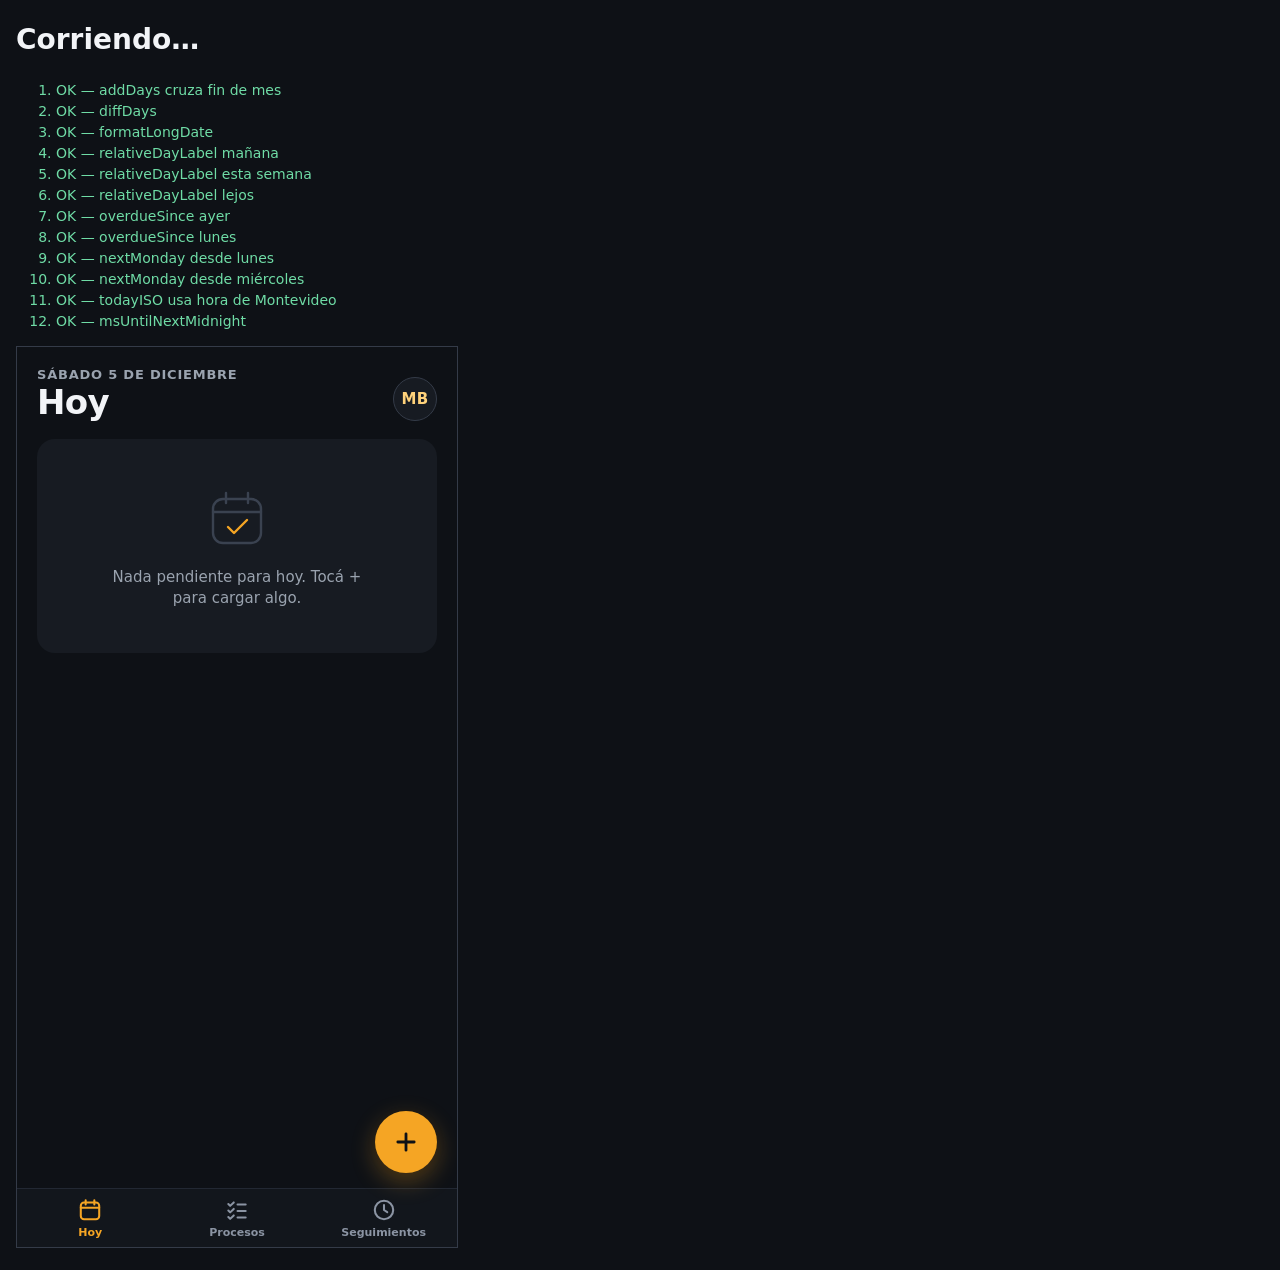
==== tests/smoke.html @ df4219b8 "Pruebas automáticas y script de capturas a tamaño iPhone Co-Authored-By: Claude Opus 5.5 <noreply@an" ====
<!doctype html>
<html lang="es-UY">
<head>
  <meta charset="utf-8">
  <title>Pruebas · Centro de Mando</title>
  <style>
    body { font: 14px/1.5 system-ui, sans-serif; background: #0E1116; color: #F2F4F7; margin: 16px; }
    .ok { color: #6FDCA6; } .fail { color: #FF7A6E; }
    iframe { width: 440px; height: 900px; border: 1px solid #343B48; }
  </style>
</head>
<body>
  <!--
    Pruebas automáticas de la app. OJO: usan la misma base de datos que la app,
    así que correlas solo con el script tools/test.ps1 (usa un perfil temporal de Chrome).
  -->
  <h1 id="summary">Corriendo…</h1>
  <ol id="results"></ol>
  <iframe id="app" title="App bajo prueba"></iframe>

  <script type="module">
    import * as dates from '../js/dates.js';
    import * as store from '../js/store.js';
    import * as db from '../js/db.js';

    // Manda el resultado al servidor local (tools/serve.ps1 lo guarda para tools/test.ps1).
    function report(summary) {
      document.getElementById('summary').textContent = summary;
      const lines = [...document.querySelectorAll('#results li')].map((li) => li.textContent);
      fetch('/tests/report', { method: 'POST', body: [...lines, '', `Resultado: ${summary}`].join('\n') }).catch(() => {});
    }
    window.addEventListener('error', (e) => report(`ERROR: ${e.message}`));
    window.addEventListener('unhandledrejection', (e) => report(`ERROR: ${e.reason?.stack || e.reason}`));
    const results = document.getElementById('results');
    let failures = 0;

    function check(name, condition, detail = '') {
      const li = document.createElement('li');
      li.className = condition ? 'ok' : 'fail';
      li.textContent = `${condition ? 'OK' : 'FALLA'} — ${name}${!condition && detail ? ` (${detail})` : ''}`;
      results.append(li);
      if (!condition) failures++;
    }

    const sleep = (ms) => new Promise((r) => setTimeout(r, ms));
    async function waitFor(fn, timeout = 3000) {
      const start = Date.now();
      while (Date.now() - start < timeout) {
        const value = fn();
        if (value) return value;
        await sleep(30);
      }
      return null;
    }

    // ---------- Fechas ----------
    check('addDays cruza fin de mes', dates.addDays('2026-10-31', 1) === '2026-11-01');
    check('diffDays', dates.diffDays('2026-10-05', '2026-10-12') === 7);
    check('formatLongDate', dates.formatLongDate('2026-10-12') === 'lunes 12 de octubre', dates.formatLongDate('2026-10-12'));
    check('relativeDayLabel mañana', dates.relativeDayLabel('2026-10-13', '2026-10-12') === 'Mañana');
    check('relativeDayLabel esta semana', dates.relativeDayLabel('2026-10-14', '2026-10-12') === 'Mié 14');
    check('relativeDayLabel lejos', dates.relativeDayLabel('2026-10-30', '2026-10-12') === '30 oct');
    check('overdueSince ayer', dates.overdueSinceLabel('2026-10-11', '2026-10-12') === 'desde ayer');
    check('overdueSince lunes', dates.overdueSinceLabel('2026-10-05', '2026-10-12') === 'desde el lun 5');
    check('nextMonday desde lunes', dates.nextMonday('2026-10-12') === '2026-10-19');
    check('nextMonday desde miércoles', dates.nextMonday('2026-10-14') === '2026-10-19');
    // 02:30 UTC del 13 = 23:30 del 12 en Montevideo
    check('todayISO usa hora de Montevideo', dates.todayISO(new Date('2026-10-13T02:30:00Z')) === '2026-10-12');
    const ms = dates.msUntilNextMidnight(new Date('2026-10-13T02:30:00Z'));
    check('msUntilNextMidnight', ms === 30 * 60 * 1000, String(ms));

    // ---------- Datos previos: una atrasada, una hecha ayer, una con fecha futura ----------
    const today = dates.todayISO();
    await store.init();
    const late = await store.addTask({ title: 'Tarea atrasada', area: 'pdv', bucket: 'hoy' });
    await store.updateTask(late.id, { dueDate: dates.addDays(today, -1) });
    const old = await store.addTask({ title: 'Hecha ayer', area: 'otros', bucket: 'hoy' });
    await store.updateTask(old.id, { done: true, doneAt: new Date(Date.now() - 86400000 * 2).toISOString() });
    await store.addTask({ title: 'Futura', area: 'meta', bucket: 'semana', dueDate: dates.addDays(today, 2) });
    await store.addTask({ title: 'Con hora', area: 'ventas', bucket: 'hoy', time: '09:30' });

    // ---------- La app ----------
    const frame = document.getElementById('app');
    frame.src = '../index.html#hoy';
    await new Promise((r) => frame.addEventListener('load', r, { once: true }));
    const win = frame.contentWindow;
    const doc = win.document;
    const $ = (sel) => doc.querySelector(sel);
    const $$ = (sel) => [...doc.querySelectorAll(sel)];
    const titles = () => $$('.task-row__title').map((n) => n.textContent);

    await waitFor(() => $('.tiles'));
    check('Hoy se dibuja', Boolean($('.tiles')));
    check('Encabezado con fecha', $('.overline')?.textContent === dates.formatLongDate(today));
    check('Atrasada arriba de todo', titles()[0] === 'Tarea atrasada', titles().join(' | '));
    check('Etiqueta "Atrasada · desde ayer"', $$('.tag--danger').some((n) => n.textContent === 'Atrasada · desde ayer'));
    check('Hecha otro día no aparece', !titles().includes('Hecha ayer'));
    check('Futura va en "Esta semana"', $$('.fold .task-row__title').some((n) => n.textContent === 'Futura'));
    check('Tile pendientes = 2', $('.tile__value')?.textContent === '2', $('.tile__value')?.textContent);

    // Captura rápida
    $('#fab').click();
    const input = await waitFor(() => doc.querySelector('.sheet input[type="text"]'));
    check('El + abre el sheet', Boolean(input));
    check('El input tiene el foco', doc.activeElement === input);
    const save = doc.querySelector('.sheet .btn-primary');
    check('Guardar deshabilitado sin texto', save.disabled);
    input.value = 'Llamar a la gomería de Las Piedras';
    input.dispatchEvent(new win.Event('input', { bubbles: true }));
    check('Guardar se habilita con texto', !save.disabled);
    [...doc.querySelectorAll('.sheet .chip')].find((c) => c.textContent === 'PDV').click();
    input.form.requestSubmit(); // equivale a tocar Enter
    await waitFor(() => titles().includes('Llamar a la gomería de Las Piedras'));
    check('La tarea nueva aparece en Hoy', titles().includes('Llamar a la gomería de Las Piedras'));
    check('Toast "Guardada en Hoy"', $('.toast')?.textContent.includes('Guardada en Hoy'));
    await waitFor(() => !doc.querySelector('.sheet-backdrop'), 1000);
    check('El sheet se cierra', !doc.querySelector('.sheet-backdrop'));
    await sleep(100);
    check('Se recuerda la última área', (await db.get('settings', 'lastArea'))?.value === 'pdv');

    // Completar y deshacer
    const rowOf = (title) => $$('.task-row').find((r) => r.querySelector('.task-row__title').textContent === title);
    rowOf('Con hora').querySelector('.check').click();
    await waitFor(() => rowOf('Con hora')?.classList.contains('is-done'));
    check('Completar tacha la tarea', rowOf('Con hora')?.classList.contains('is-done'));
    const todayList = [...doc.querySelector('.list').querySelectorAll('.task-row__title')].map((n) => n.textContent);
    check('Completada baja al final', todayList.at(-1) === 'Con hora', todayList.join(' | '));
    check('"1 hecha"', $('.section-aside')?.textContent === '1 hecha');
    [...doc.querySelectorAll('.toast__action')].at(-1).click();
    await waitFor(() => !rowOf('Con hora')?.classList.contains('is-done'));
    check('Deshacer la desmarca', !rowOf('Con hora')?.classList.contains('is-done'));

    // Editar: pasar a "Esta semana" y volver con "Pasar a hoy"
    rowOf('Llamar a la gomería de Las Piedras').querySelector('.task-row__main').click();
    await waitFor(() => doc.querySelector('.sheet'));
    [...doc.querySelectorAll('.sheet .chip')].find((c) => c.textContent === 'Esta semana').click();
    check('Esta semana borra la fecha de hoy', doc.querySelector('.sheet input[type="date"]').value === '');
    doc.querySelector('.sheet form').requestSubmit();
    await waitFor(() => $$('.fold .task-row__title').some((n) => n.textContent === 'Llamar a la gomería de Las Piedras'));
    check('Editada a "Esta semana"', $$('.fold .task-row__title').some((n) => n.textContent === 'Llamar a la gomería de Las Piedras'));
    await waitFor(() => !doc.querySelector('.sheet-backdrop'), 1000);
    const weekRow = $$('.fold .task-row').find((r) => r.textContent.includes('Llamar a la gomería'));
    weekRow.querySelector('.row-action').click();
    await waitFor(() => !$$('.fold .task-row__title').some((n) => n.textContent.includes('Llamar a la gomería')));
    check('"Pasar a hoy" la devuelve a Hoy', !$$('.fold .task-row__title').some((n) => n.textContent.includes('Llamar a la gomería')));

    // Eliminar con confirmación y deshacer
    rowOf('Tarea atrasada').querySelector('.task-row__main').click();
    await waitFor(() => doc.querySelector('.sheet .btn-danger'));
    const del = doc.querySelector('.sheet .btn-danger');
    del.click();
    check('Eliminar pide confirmación', del.textContent === 'Tocá de nuevo para eliminar');
    del.click();
    await waitFor(() => !rowOf('Tarea atrasada'));
    check('Eliminar la saca', !rowOf('Tarea atrasada'));
    [...doc.querySelectorAll('.toast__action')].at(-1).click();
    await waitFor(() => rowOf('Tarea atrasada'));
    check('Deshacer la restaura', Boolean(rowOf('Tarea atrasada')));

    // Persistencia: recargar y ver que sigue todo
    frame.contentWindow.location.reload();
    await new Promise((r) => frame.addEventListener('load', r, { once: true }));
    await waitFor(() => frame.contentWindow.document.querySelector('.tiles'));
    const after = [...frame.contentWindow.document.querySelectorAll('.task-row__title')].map((n) => n.textContent);
    check('Los datos sobreviven a recargar', after.includes('Llamar a la gomería de Las Piedras') && after.includes('Tarea atrasada'), after.join(' | '));

    // Navegación
    frame.contentWindow.location.hash = 'procesos';
    await waitFor(() => frame.contentWindow.document.querySelector('.title')?.textContent === 'Procesos');
    check('Navega a Procesos', frame.contentWindow.document.querySelector('.title')?.textContent === 'Procesos');

    report(failures === 0 ? 'TODO OK' : `${failures} FALLAS`);
  </script>
</body>
</html>
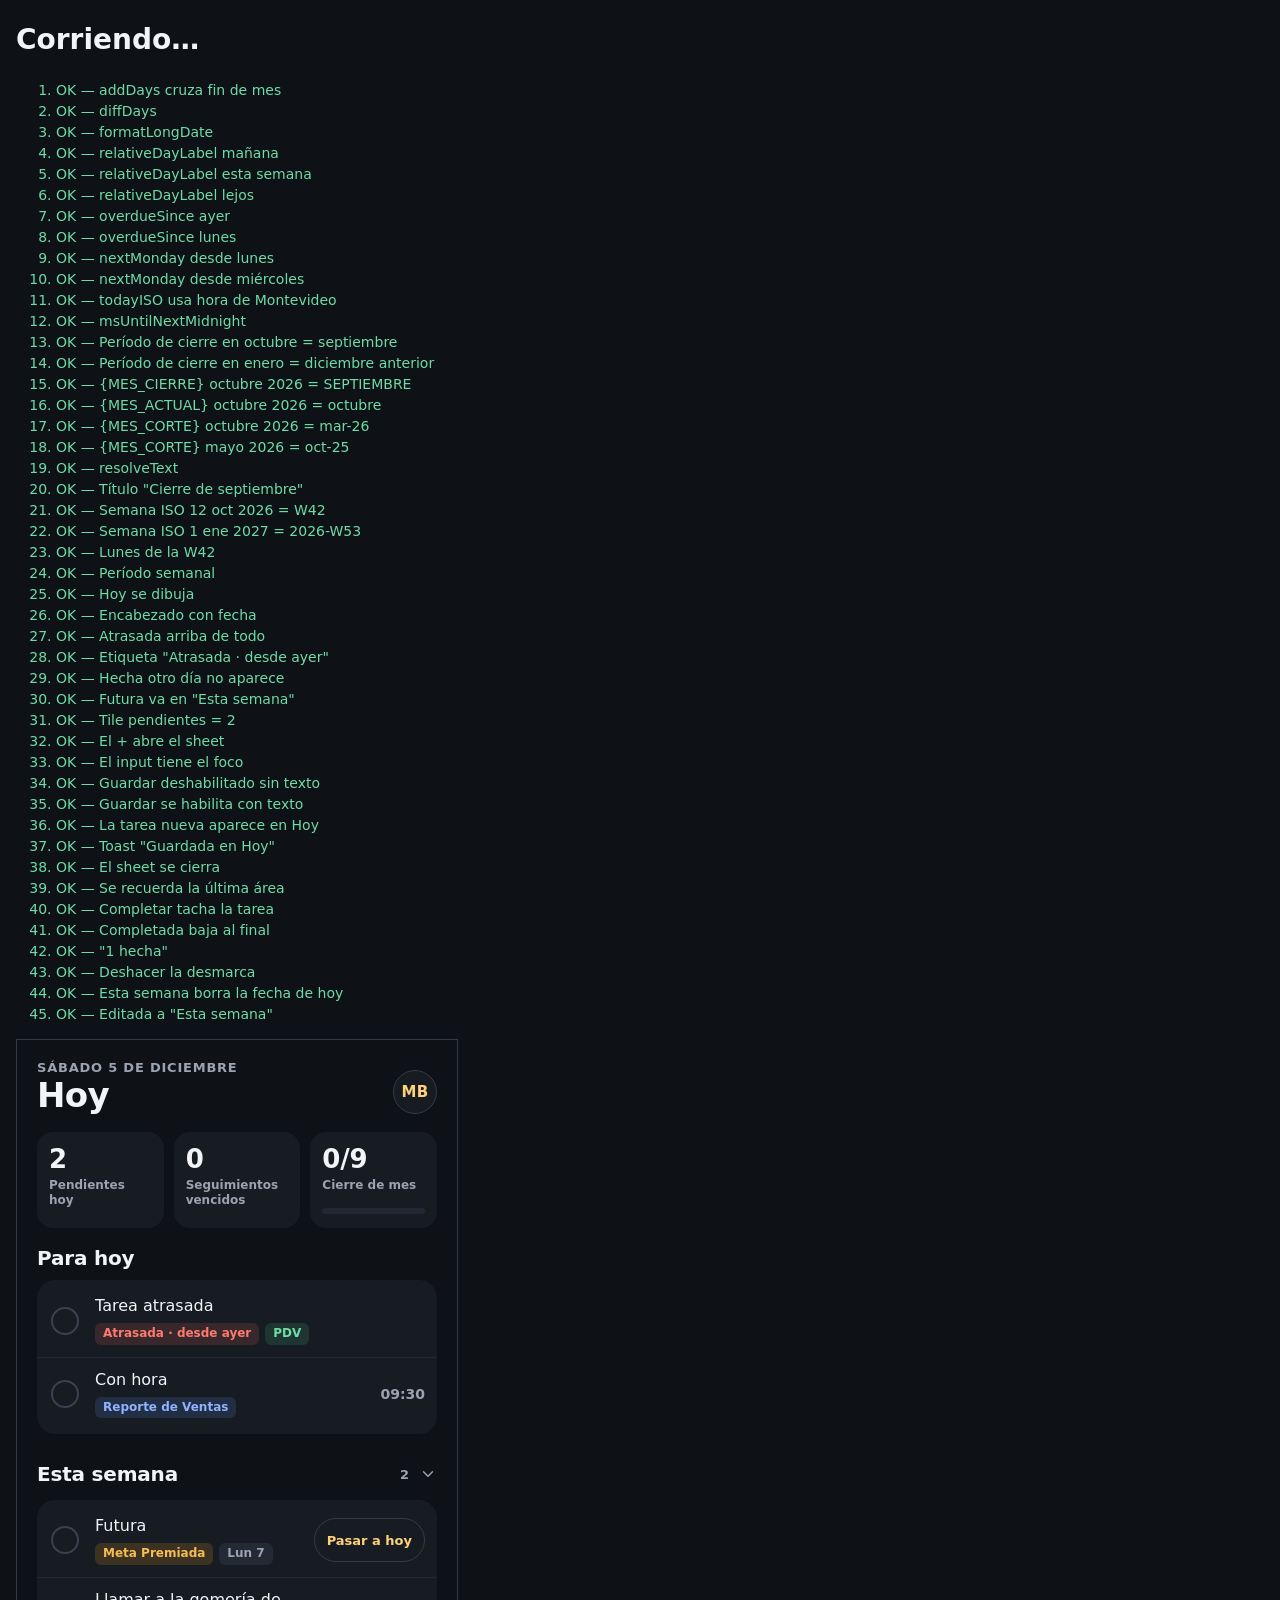
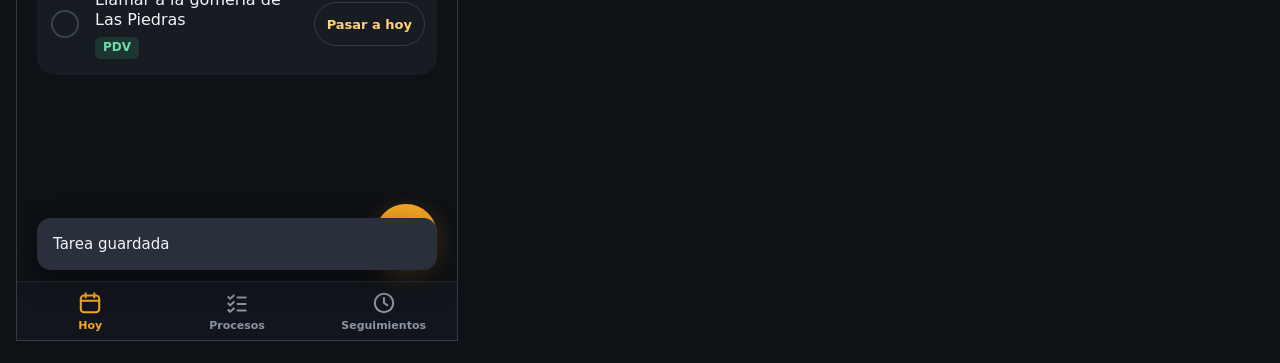
==== commit 687daa4c: "Pruebas de procesos y variables de mes Co-Authored-By: Claude Opus 5.5 <noreply@anthropic.com>" ====
--- a/tests/smoke.html
+++ b/tests/smoke.html
@@ -22,6 +22,7 @@
     import * as dates from '../js/dates.js';
     import * as store from '../js/store.js';
     import * as db from '../js/db.js';
+    import * as periods from '../js/periods.js';
 
     // Manda el resultado al servidor local (tools/serve.ps1 lo guarda para tools/test.ps1).
     function report(summary) {
@@ -69,9 +70,34 @@
     const ms = dates.msUntilNextMidnight(new Date('2026-10-13T02:30:00Z'));
     check('msUntilNextMidnight', ms === 30 * 60 * 1000, String(ms));
 
+    // ---------- Períodos y variables de los procesos ----------
+    const monthlyClose = { frequency: 'monthly', periodOffset: -1, name: 'Cierre de mes' };
+    check('Período de cierre en octubre = septiembre', periods.currentPeriod(monthlyClose, '2026-10-12') === '2026-09');
+    check('Período de cierre en enero = diciembre anterior', periods.currentPeriod(monthlyClose, '2026-01-05') === '2025-12');
+    const vars = periods.periodVariables(monthlyClose, '2026-09');
+    check('{MES_CIERRE} octubre 2026 = SEPTIEMBRE', vars.MES_CIERRE === 'SEPTIEMBRE', vars.MES_CIERRE);
+    check('{MES_ACTUAL} octubre 2026 = octubre', vars.MES_ACTUAL === 'octubre', vars.MES_ACTUAL);
+    check('{MES_CORTE} octubre 2026 = mar-26', vars.MES_CORTE === 'mar-26', vars.MES_CORTE);
+    check('{MES_CORTE} mayo 2026 = oct-25', periods.periodVariables(monthlyClose, '2026-04').MES_CORTE === 'oct-25');
+    check('resolveText', periods.resolveText('Base de {MES_ACTUAL}: última compra {MES_CORTE} o antes.', vars) === 'Base de octubre: última compra mar-26 o antes.');
+    check('Título "Cierre de septiembre"', periods.periodTitle(monthlyClose, '2026-09') === 'Cierre de septiembre');
+    check('Semana ISO 12 oct 2026 = W42', periods.isoWeekOf('2026-10-12') === '2026-W42');
+    check('Semana ISO 1 ene 2027 = 2026-W53', periods.isoWeekOf('2027-01-01') === '2026-W53', periods.isoWeekOf('2027-01-01'));
+    check('Lunes de la W42', periods.mondayOfIsoWeek('2026-W42') === '2026-10-12');
+    check('Período semanal', periods.currentPeriod({ frequency: 'weekly', periodOffset: 0 }, '2026-10-14') === '2026-W42');
+
     // ---------- Datos previos: una atrasada, una hecha ayer, una con fecha futura ----------
     const today = dates.todayISO();
     await store.init();
+    // Un cierre anterior, terminado el día 6 del mes en que se trabajó.
+    const closeTemplate = store.getTemplate('cierre-de-mes');
+    const currentClose = periods.currentPeriod(closeTemplate, today);
+    const pastPeriod = periods.addMonths(currentClose, -1);
+    const pastWorkStart = periods.periodWorkStart(closeTemplate, pastPeriod);
+    await db.put('processRuns', {
+      id: `cierre-de-mes:${pastPeriod}`, templateId: 'cierre-de-mes', period: pastPeriod,
+      checked: {}, createdAt: `${pastWorkStart}T12:00:00Z`, completedAt: `${dates.addDays(pastWorkStart, 5)}T15:00:00Z`,
+    });
     const late = await store.addTask({ title: 'Tarea atrasada', area: 'pdv', bucket: 'hoy' });
     await store.updateTask(late.id, { dueDate: dates.addDays(today, -1) });
     const old = await store.addTask({ title: 'Hecha ayer', area: 'otros', bucket: 'hoy' });
@@ -164,10 +190,86 @@
     const after = [...frame.contentWindow.document.querySelectorAll('.task-row__title')].map((n) => n.textContent);
     check('Los datos sobreviven a recargar', after.includes('Llamar a la gomería de Las Piedras') && after.includes('Tarea atrasada'), after.join(' | '));
 
-    // Navegación
-    frame.contentWindow.location.hash = 'procesos';
-    await waitFor(() => frame.contentWindow.document.querySelector('.title')?.textContent === 'Procesos');
-    check('Navega a Procesos', frame.contentWindow.document.querySelector('.title')?.textContent === 'Procesos');
+    // ---------- Procesos ----------
+    const pw = frame.contentWindow;
+    const pd = pw.document;
+    const p$ = (sel) => pd.querySelector(sel);
+    const p$$ = (sel) => [...pd.querySelectorAll(sel)];
+    check('Tile "Cierre de mes" arranca en 0/9', p$$('.tile__value')[2]?.textContent === '0/9', p$$('.tile__value')[2]?.textContent);
+    p$$('.tile')[2].click(); // el tile lleva a Procesos
+    await waitFor(() => p$('.title')?.textContent === 'Procesos');
+    check('El tile navega a Procesos', p$('.title')?.textContent === 'Procesos');
+    const expectedTitle = periods.periodTitle(closeTemplate, currentClose);
+    check(`Tarjeta "${expectedTitle}"`, p$('.process-card__title')?.textContent === expectedTitle, p$('.process-card__title')?.textContent);
+    check('Se creó el checklist del período (9 pasos)', p$$('.step-row').length === 9);
+    const stepTexts = p$$('.step-row__text').map((n) => n.textContent);
+    const currentVars = periods.periodVariables(closeTemplate, currentClose);
+    check('Variables reemplazadas en los pasos', !stepTexts.some((t) => t.includes('{')) && stepTexts.some((t) => t.includes(`BASE GENERAL ${currentVars.MES_CIERRE}`)));
+    check('Nota en ámbar con la trampa', p$$('.step-row__note').some((n) => n.textContent.includes('AxTable1')));
+
+    p$$('.step-row')[0].click();
+    await waitFor(() => p$('.process-card__sub')?.textContent.startsWith('1 de 9'));
+    check('Marcar un paso: "1 de 9 pasos · faltan 8"', p$('.process-card__sub')?.textContent === '1 de 9 pasos · faltan 8', p$('.process-card__sub')?.textContent);
+    check('Contador del grupo "1/3"', p$('.section-aside')?.textContent === '1/3');
+    check('Porcentaje 11%', p$('.process-card__percent')?.textContent === '11%');
+
+    // Marcar todos los que faltan
+    for (let i = 1; i < 9; i++) {
+      p$$('.step-row')[i].click();
+      await waitFor(() => p$$('.step-row')[i]?.getAttribute('aria-checked') === 'true');
+    }
+    await waitFor(() => p$('.process-card__legend.is-done'));
+    check('Al terminar: "Mes cerrado ✓ el …"', p$('.process-card__legend.is-done')?.textContent.startsWith('Mes cerrado ✓ el'), p$('.process-card__legend')?.textContent);
+    check('Toast de celebración', p$('.toast')?.textContent.includes('terminado'));
+    check('Animación de celebración', Boolean(p$('.process-card.is-celebrating')));
+
+    // Desmarcar uno vuelve a abrir el período
+    p$$('.step-row')[8].click();
+    await waitFor(() => !p$('.process-card__legend.is-done'));
+    check('Desmarcar reabre el período', !p$('.process-card__legend.is-done'));
+    p$$('.step-row')[8].click();
+    await waitFor(() => p$('.process-card__legend.is-done'));
+
+    // Historial
+    [...p$$('.process-card__actions button')].find((b) => b.textContent.includes('historial')).click();
+    await waitFor(() => pd.querySelector('.sheet .history-row'));
+    const historyText = pd.querySelector('.sheet .history-row')?.textContent ?? '';
+    check('Historial muestra el cierre anterior y los días', historyText.includes(periods.periodTitle(closeTemplate, pastPeriod)) && historyText.includes('tardaste 6 días'), historyText);
+    pd.querySelector('.sheet__cancel').click();
+    await waitFor(() => !pd.querySelector('.sheet-backdrop'), 1000);
+
+    // Editar plantilla: agregar un paso al primer grupo
+    [...p$$('.process-card__actions button')].find((b) => b.textContent.includes('Editar')).click();
+    await waitFor(() => pd.querySelector('.sheet .editor-group'));
+    check('El editor muestra los 3 grupos', pd.querySelectorAll('.sheet .editor-group').length === 3);
+    pd.querySelector('.sheet .editor-group .btn-text').click();
+    const newStep = await waitFor(() => {
+      const inputs = [...pd.querySelectorAll('.sheet .editor-group')][0].querySelectorAll('.editor-step textarea:not(.field__input--note)');
+      return inputs.length === 4 ? inputs[3] : null;
+    });
+    check('"Agregar paso" agrega un campo y lo enfoca', Boolean(newStep) && pd.activeElement === newStep);
+    newStep.value = 'Chequear totales contra el sistema';
+    newStep.dispatchEvent(new pw.Event('input', { bubbles: true }));
+    [...pd.querySelectorAll('.sheet .btn-primary')].at(-1).click();
+    await waitFor(() => p$$('.step-row').length === 10);
+    check('Paso nuevo guardado (10 pasos)', p$$('.step-row').length === 10);
+    check('Lo marcado se conserva: "9 de 10 pasos · faltan 1"', p$('.process-card__sub')?.textContent === '9 de 10 pasos · faltan 1', p$('.process-card__sub')?.textContent);
+
+    // Nueva plantilla semanal (antes esperamos que el sheet anterior termine de cerrarse)
+    await waitFor(() => !pd.querySelector('.sheet-backdrop'), 1000);
+    p$$('.btn-add').at(-1).click();
+    await waitFor(() => pd.querySelector('.sheet .editor-group'));
+    const nameIn = pd.querySelector('.sheet .field__input--big');
+    nameIn.value = 'Revisión semanal';
+    nameIn.dispatchEvent(new pw.Event('input', { bubbles: true }));
+    [...pd.querySelectorAll('.sheet .chip')].find((c) => c.textContent === 'Todas las semanas').click();
+    const firstStep = pd.querySelector('.sheet .editor-step textarea');
+    firstStep.value = 'Revisar seguimientos vencidos';
+    firstStep.dispatchEvent(new pw.Event('input', { bubbles: true }));
+    [...pd.querySelectorAll('.sheet .btn-primary')].at(-1).click();
+    await waitFor(() => p$('.process-card__title')?.textContent.startsWith('Revisión semanal · semana del'));
+    check('Plantilla semanal creada y seleccionada', p$('.process-card__title')?.textContent.startsWith('Revisión semanal · semana del'), p$('.process-card__title')?.textContent);
+    check('Aparece el selector de procesos', p$$('.view > .field .chip').length === 2, String(p$$('.view > .field .chip').length) + ' chips; ' + p$$('.chip').map((c) => c.textContent).join(','));
 
     report(failures === 0 ? 'TODO OK' : `${failures} FALLAS`);
   </script>
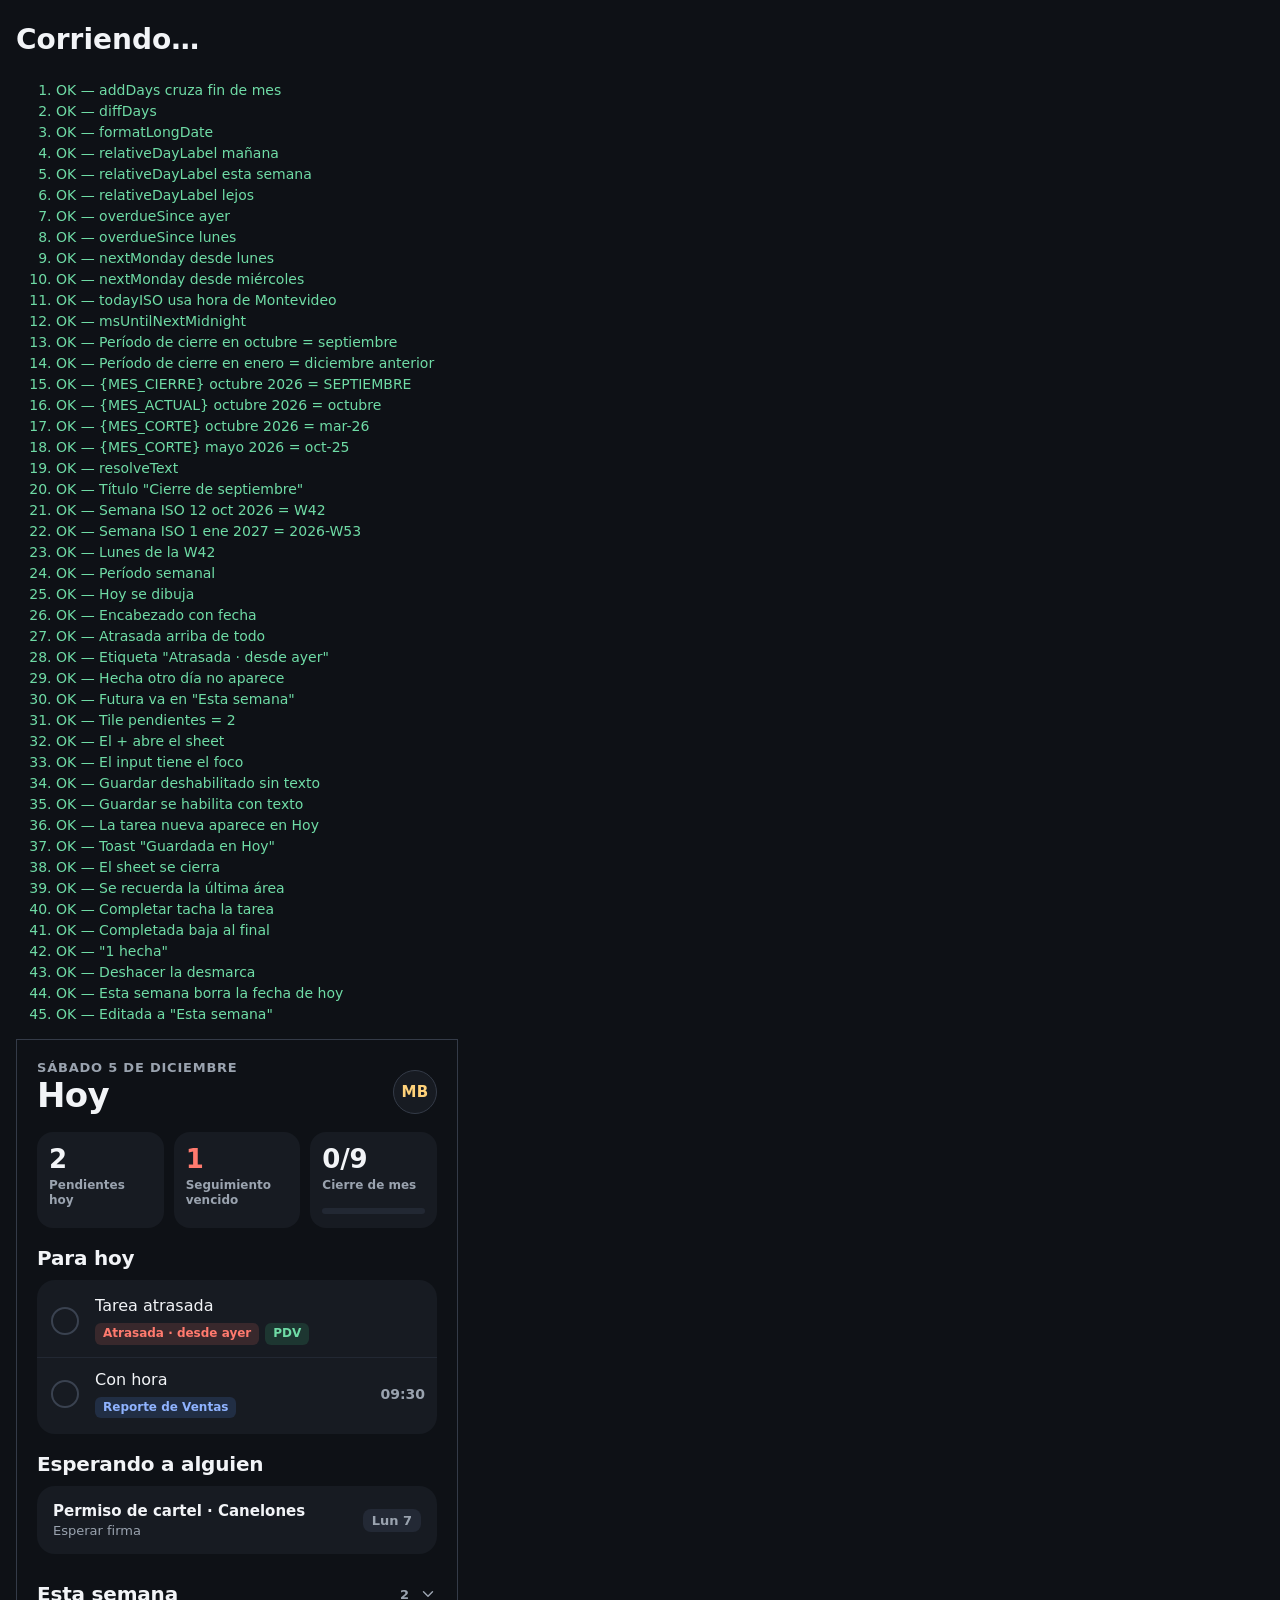
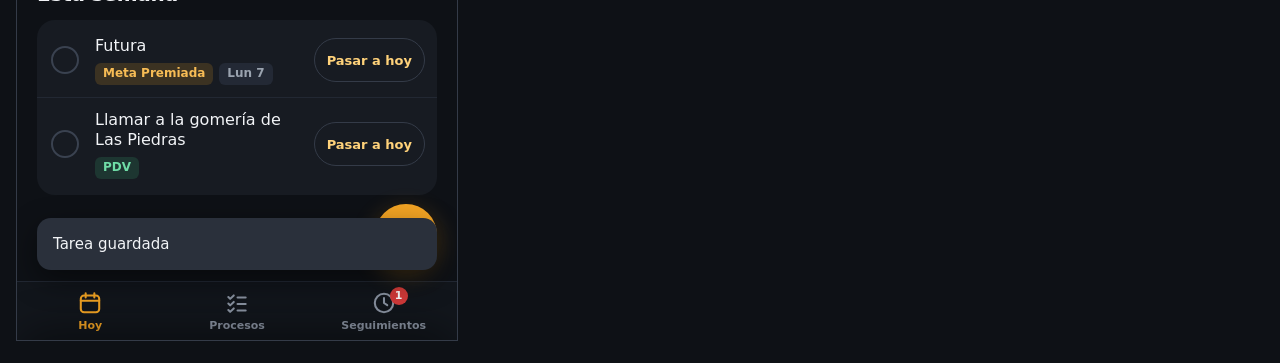
==== commit 75a68023: "Pruebas de seguimientos Co-Authored-By: Claude Opus 5.5 <noreply@anthropic.com>" ====
--- a/tests/smoke.html
+++ b/tests/smoke.html
@@ -104,6 +104,10 @@
     await store.updateTask(old.id, { done: true, doneAt: new Date(Date.now() - 86400000 * 2).toISOString() });
     await store.addTask({ title: 'Futura', area: 'meta', bucket: 'semana', dueDate: dates.addDays(today, 2) });
     await store.addTask({ title: 'Con hora', area: 'ventas', bucket: 'hoy', time: '09:30' });
+    await store.addFollowup({ title: 'Cartel gomería · San José', area: 'carteleria', nextAction: 'Consultar a MTOP', dueDate: dates.addDays(today, -3), owner: 'me' });
+    await store.addFollowup({ title: 'Orden E01-000055 sin cliente', area: 'ventas', nextAction: 'Pedir el cliente a sistemas', dueDate: today, owner: 'me' });
+    await store.addFollowup({ title: 'Permiso de cartel · Canelones', area: 'carteleria', nextAction: 'Esperar firma', dueDate: dates.addDays(today, 2), owner: 'other', waitingFor: 'propietario' });
+    await store.addFollowup({ title: 'Cotización de banners 70×110', area: 'carteleria', nextAction: 'Esperar precio', dueDate: dates.addDays(today, 6), owner: 'other', waitingFor: 'proveedor' });
 
     // ---------- La app ----------
     const frame = document.getElementById('app');
@@ -271,6 +275,101 @@
     check('Plantilla semanal creada y seleccionada', p$('.process-card__title')?.textContent.startsWith('Revisión semanal · semana del'), p$('.process-card__title')?.textContent);
     check('Aparece el selector de procesos', p$$('.view > .field .chip').length === 2, String(p$$('.view > .field .chip').length) + ' chips; ' + p$$('.chip').map((c) => c.textContent).join(','));
 
+    // ---------- Seguimientos ----------
+    const closed = () => waitFor(() => !pd.querySelector('.sheet-backdrop'), 1000);
+    const cardOf = (title) => p$$('.fu-card').find((c) => c.querySelector('.fu-card__title')?.textContent === title);
+    const chipOf = (text) => p$$('.view .chip').find((c) => c.textContent.startsWith(text));
+    const lastToastAction = () => [...pd.querySelectorAll('.toast__action')].at(-1);
+
+    pw.location.hash = 'hoy';
+    await waitFor(() => p$('.tiles'));
+    check('Globito rojo en la pestaña = 1', p$('#badge-seguimientos')?.textContent === '1' && !p$('#badge-seguimientos').hidden);
+    check('Tile de vencidos en rojo = 1', p$('.tile__value--danger')?.textContent === '1');
+    const waiting = p$$('.followup-row__title').map((n) => n.textContent);
+    check('"Esperando a alguien": solo los de los próximos 3 días', waiting.includes('Permiso de cartel · Canelones') && !waiting.includes('Cotización de banners 70×110'), waiting.join(' | '));
+
+    p$$('.tile')[1].click(); // tile de vencidos
+    await waitFor(() => p$('.title')?.textContent === 'Seguimientos');
+    check('El tile lleva a Seguimientos filtrado por Vencidos', chipOf('Vencidos')?.getAttribute('aria-pressed') === 'true' && p$$('.fu-card').length === 1);
+    check('Vencido en rojo con "Venció …"', cardOf('Cartel gomería · San José')?.classList.contains('is-overdue') && cardOf('Cartel gomería · San José').querySelector('.date-pill--danger')?.textContent.startsWith('Venció'));
+
+    chipOf('Todos').click();
+    await waitFor(() => p$$('.fu-card').length === 4);
+    check('Filtro Todos: 4 tarjetas, vencido arriba', p$$('.fu-card').length === 4 && p$('.fu-card__title')?.textContent === 'Cartel gomería · San José');
+    check('Contadores de filtros', ['Todos4', 'Vencidos1', 'Me toca2', 'Esperando2'].every((t) => p$$('.view .chip').some((c) => c.textContent === t)), p$$('.view .chip').map((c) => c.textContent).join(','));
+    check('Pastilla "Hoy" y "Esperando a otro · propietario"', cardOf('Orden E01-000055 sin cliente')?.querySelector('.date-pill--today')?.textContent === 'Hoy' && cardOf('Permiso de cartel · Canelones')?.querySelector('.owner-pill')?.textContent === 'Esperando a otro · propietario');
+
+    // Detalle: posponer + deshacer
+    cardOf('Orden E01-000055 sin cliente').querySelector('.fu-card__main').click();
+    await waitFor(() => pd.querySelector('.sheet .sheet-section'));
+    [...pd.querySelectorAll('.sheet .chip')].find((c) => c.textContent === '+1 día').click();
+    await waitFor(() => pd.querySelector('.sheet .date-pill')?.textContent === 'Mañana');
+    check('Posponer +1 día → "Mañana"', pd.querySelector('.sheet .date-pill')?.textContent === 'Mañana');
+    check('Posponer queda en la bitácora', pd.querySelector('.sheet .log-row__text')?.textContent.startsWith('Pospuesto para el'));
+    lastToastAction().click();
+    await waitFor(() => pd.querySelector('.sheet .date-pill')?.textContent === 'Hoy');
+    check('Deshacer posponer', pd.querySelector('.sheet .date-pill')?.textContent === 'Hoy' && !pd.querySelector('.sheet .log-row'));
+
+    // Registrar avance
+    const progressText = pd.querySelector('.sheet .sheet-section textarea');
+    progressText.value = 'Sistemas dice que lo revisa mañana';
+    progressText.dispatchEvent(new pw.Event('input', { bubbles: true }));
+    const nextIn = [...pd.querySelectorAll('.sheet .sheet-section input[type="text"]')][0];
+    nextIn.value = 'Volver a consultar a sistemas';
+    [...pd.querySelectorAll('.sheet .btn-secondary')].find((b) => b.textContent.includes('Registrar avance')).click();
+    await waitFor(() => pd.querySelector('.sheet .log-row__text')?.textContent === 'Sistemas dice que lo revisa mañana');
+    check('Registrar avance agrega a la bitácora', pd.querySelector('.sheet .log-row__text')?.textContent === 'Sistemas dice que lo revisa mañana');
+    check('Registrar avance actualiza la próxima acción y la fecha', pd.querySelector('.sheet .fu-card__next')?.textContent === 'Volver a consultar a sistemas' && pd.querySelector('.sheet .date-pill')?.textContent === 'Mañana');
+
+    // Marcar resuelto desde el detalle + deshacer
+    [...pd.querySelectorAll('.sheet .btn-primary')].find((b) => b.textContent === 'Marcar resuelto').click();
+    await closed();
+    await waitFor(() => !cardOf('Orden E01-000055 sin cliente'));
+    check('Resuelto sale de la lista', !cardOf('Orden E01-000055 sin cliente'));
+    check('Aparece en "Resueltos"', p$$('.fold .followup-row__title').some((n) => n.textContent === 'Orden E01-000055 sin cliente'));
+    lastToastAction().click();
+    await waitFor(() => cardOf('Orden E01-000055 sin cliente'));
+    check('Deshacer resuelto', Boolean(cardOf('Orden E01-000055 sin cliente')));
+
+    // Marcar resuelto desde la tarjeta
+    cardOf('Cotización de banners 70×110').querySelector('.fu-resolve').click();
+    await waitFor(() => !cardOf('Cotización de banners 70×110'));
+    check('"Marcar resuelto" desde la tarjeta', !cardOf('Cotización de banners 70×110'));
+
+    // Captura de seguimiento desde el +
+    p$('#fab').click();
+    const fuTitle = await waitFor(() => pd.querySelector('.sheet input[type="text"]'));
+    fuTitle.value = 'Cotización vinilo · Florida';
+    fuTitle.dispatchEvent(new pw.Event('input', { bubbles: true }));
+    [...pd.querySelectorAll('.sheet .chip')].find((c) => c.textContent === 'Es un seguimiento').click();
+    check('"Es un seguimiento" muestra sus campos', !pd.querySelector('.sheet .form-group--wide').hidden && pd.querySelector('.sheet details.more').hidden);
+    pd.querySelector('.sheet .form-group--wide input[type="text"]').value = 'Pedir precio con instalación';
+    [...pd.querySelectorAll('.sheet .chip')].find((c) => c.textContent === 'En 3 días').click();
+    [...pd.querySelectorAll('.sheet .chip')].find((c) => c.textContent === 'Esperando a otro').click();
+    const whoIn = [...pd.querySelectorAll('.sheet .form-group--wide input[type="text"]')].at(-1);
+    whoIn.value = 'proveedor';
+    fuTitle.form.requestSubmit();
+    await waitFor(() => cardOf('Cotización vinilo · Florida'));
+    const newCard = cardOf('Cotización vinilo · Florida');
+    check('Seguimiento cargado desde el +', Boolean(newCard) && p$$('.toast').at(-1)?.textContent.includes('Guardado en Seguimientos'));
+    check('Con próxima acción, fecha en 3 días y "Esperando a otro · proveedor"',
+      newCard?.querySelector('.fu-card__next')?.textContent === 'Pedir precio con instalación'
+      && newCard?.querySelector('.date-pill')?.textContent === dates.relativeDayLabel(dates.addDays(today, 3), today)
+      && newCard?.querySelector('.owner-pill')?.textContent === 'Esperando a otro · proveedor');
+    await closed();
+
+    // Eliminar con confirmación + deshacer
+    newCard.querySelector('.fu-card__main').click();
+    await waitFor(() => pd.querySelector('.sheet .btn-danger'));
+    const delFu = pd.querySelector('.sheet .btn-danger');
+    delFu.click();
+    delFu.click();
+    await waitFor(() => !cardOf('Cotización vinilo · Florida'));
+    check('Eliminar seguimiento', !cardOf('Cotización vinilo · Florida'));
+    lastToastAction().click();
+    await waitFor(() => cardOf('Cotización vinilo · Florida'));
+    check('Deshacer eliminar seguimiento', Boolean(cardOf('Cotización vinilo · Florida')));
+
     report(failures === 0 ? 'TODO OK' : `${failures} FALLAS`);
   </script>
 </body>
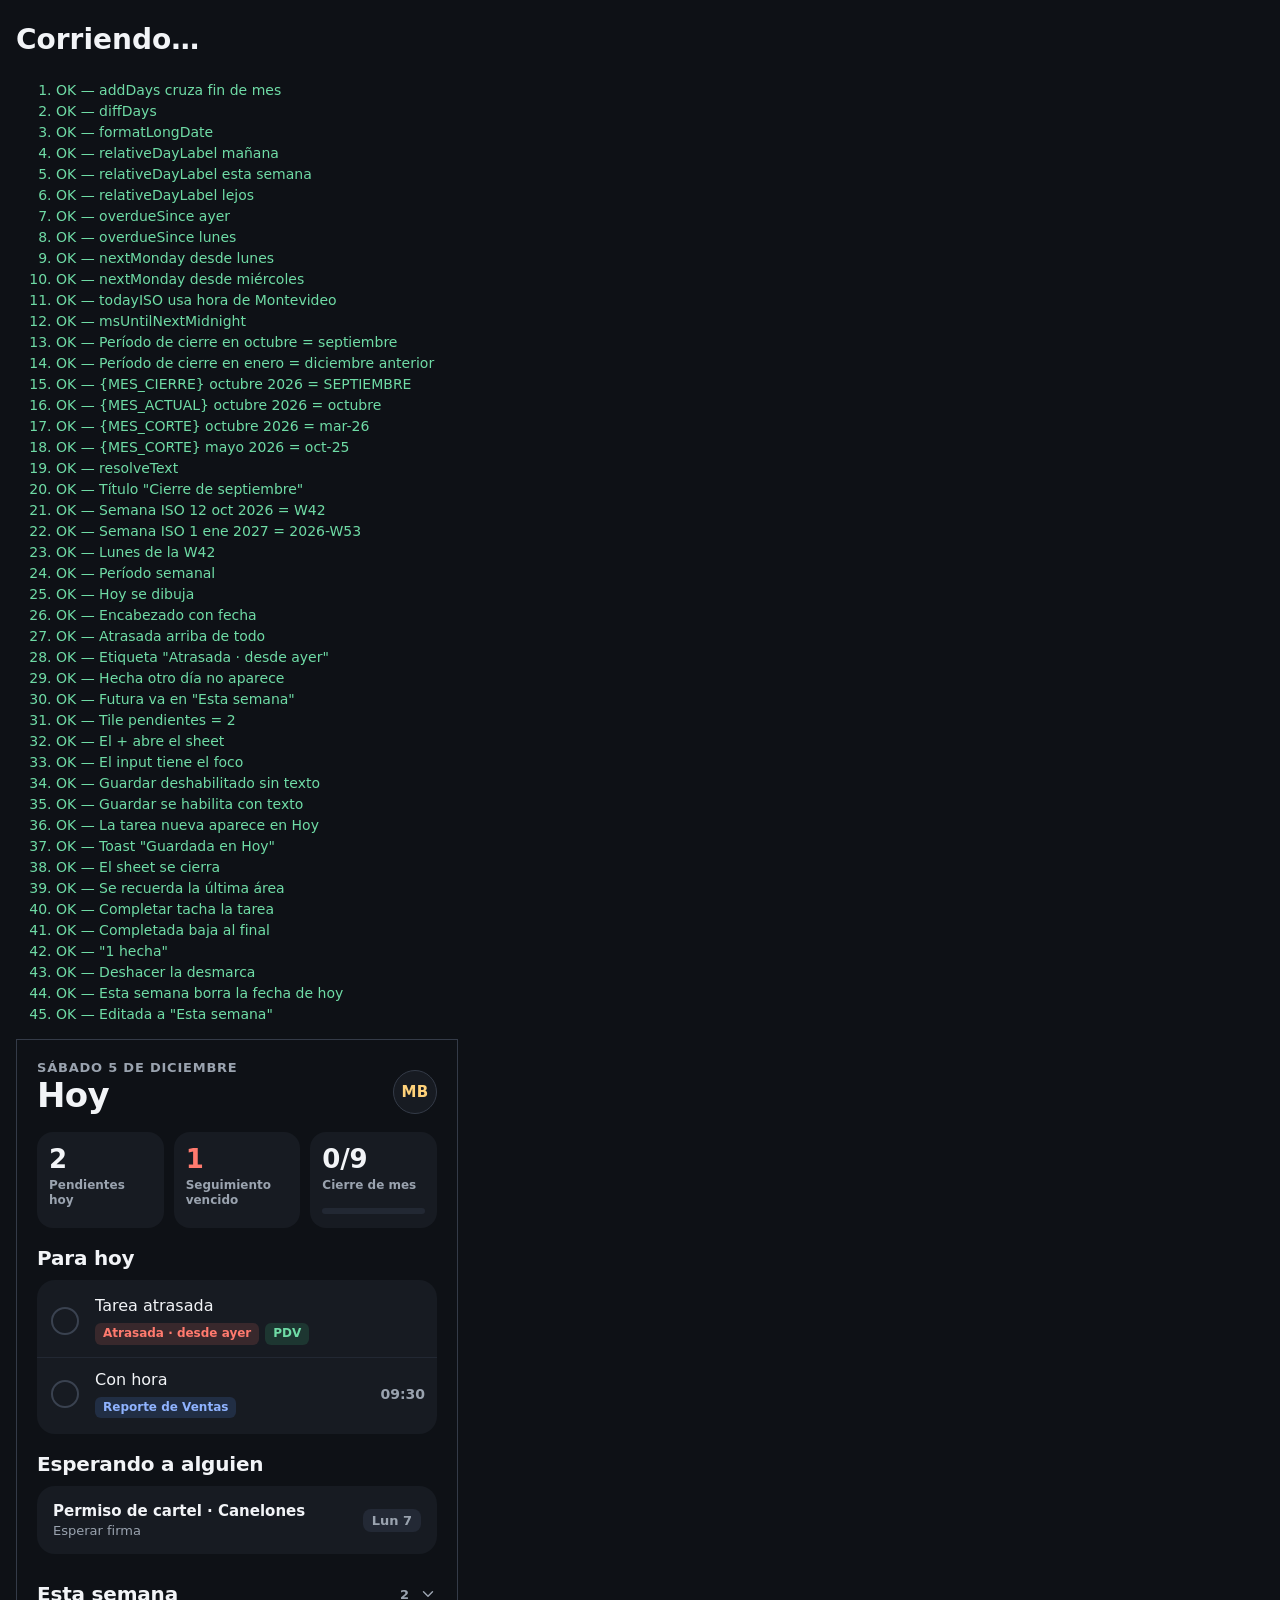
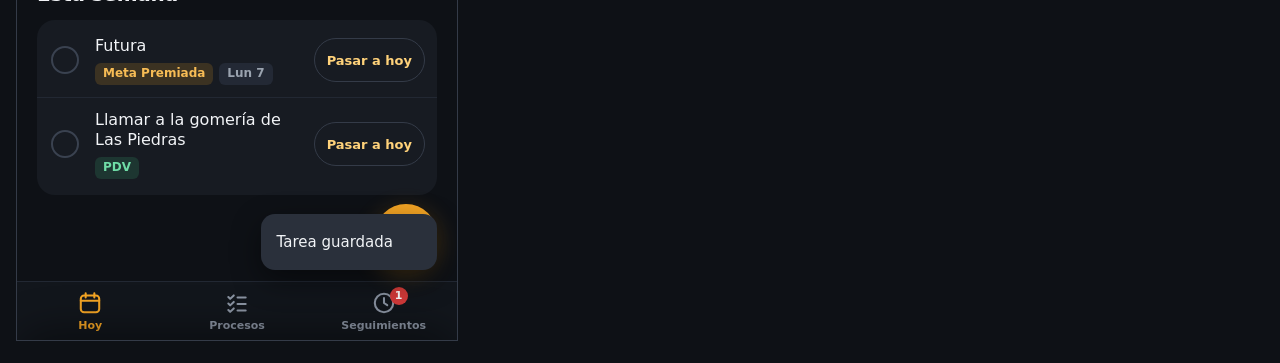
==== commit 9a57760f: "Pruebas de Ajustes, backup, deslizar y consola sin errores Co-Authored-By: Claude Opus 5.5 <noreply@" ====
--- a/tests/smoke.html
+++ b/tests/smoke.html
@@ -197,6 +197,12 @@
     // ---------- Procesos ----------
     const pw = frame.contentWindow;
     const pd = pw.document;
+    // Vigilamos errores en la consola de la app durante el resto de las pruebas.
+    const consoleErrors = [];
+    pw.addEventListener('error', (e) => consoleErrors.push(e.message));
+    pw.addEventListener('unhandledrejection', (e) => consoleErrors.push(String(e.reason)));
+    const originalError = pw.console.error;
+    pw.console.error = (...args) => { consoleErrors.push(args.join(' ')); originalError.apply(pw.console, args); };
     const p$ = (sel) => pd.querySelector(sel);
     const p$$ = (sel) => [...pd.querySelectorAll(sel)];
     check('Tile "Cierre de mes" arranca en 0/9', p$$('.tile__value')[2]?.textContent === '0/9', p$$('.tile__value')[2]?.textContent);
@@ -369,6 +375,116 @@
     lastToastAction().click();
     await waitFor(() => cardOf('Cotización vinilo · Florida'));
     check('Deshacer eliminar seguimiento', Boolean(cardOf('Cotización vinilo · Florida')));
+    await sleep(300);
+
+    // ---------- Fase 5: Ajustes ----------
+    // Usamos el MISMO store que la app (mismo módulo, misma URL) para revisar datos.
+    const bridge = pd.createElement('script');
+    bridge.type = 'module';
+    bridge.textContent = "import * as s from './js/store.js'; window.__store = s;";
+    pd.head.append(bridge);
+    const appStore = await waitFor(() => pw.__store);
+    const settingsButton = (text) => p$$('.view .btn-secondary').find((b) => b.textContent.includes(text));
+
+    pw.location.hash = 'hoy';
+    await waitFor(() => p$('.avatar'));
+    p$('.avatar').click();
+    await waitFor(() => p$('.title')?.textContent === 'Ajustes');
+    check('El avatar abre Ajustes', p$('.title')?.textContent === 'Ajustes');
+    check('En Ajustes ninguna pestaña queda activa', !p$('.tab[aria-current]'));
+    check('Aviso de backup (nunca se hizo)', p$('.backup-status.is-warning')?.textContent.startsWith('Todavía no hiciste ningún backup'));
+
+    // Áreas: renombrar, agregar y ocultar
+    p$$('.settings-row').find((r) => r.textContent.includes('PDV')).click();
+    await waitFor(() => pd.querySelector('.sheet .swatch'));
+    const areaName = pd.querySelector('.sheet .field__input--big');
+    areaName.value = 'Puntos de venta';
+    areaName.dispatchEvent(new pw.Event('input', { bubbles: true }));
+    pd.querySelectorAll('.sheet .swatch')[5].click(); // Coral
+    check('Vista previa de la etiqueta', pd.querySelector('.sheet .area-preview .tag')?.textContent === 'Puntos de venta');
+    pd.querySelector('.sheet .btn-primary').click();
+    await waitFor(() => p$$('.settings-row').some((r) => r.textContent.includes('Puntos de venta')));
+    check('Renombrar área', appStore.getArea('pdv').name === 'Puntos de venta' && appStore.getArea('pdv').color === '#FF9F8A');
+    await closed();
+    p$$('.btn-add').find((b) => b.textContent.includes('Agregar área')).click();
+    await waitFor(() => pd.querySelector('.sheet .swatch'));
+    const newArea = pd.querySelector('.sheet .field__input--big');
+    newArea.value = 'Capacitaciones';
+    newArea.dispatchEvent(new pw.Event('input', { bubbles: true }));
+    pd.querySelector('.sheet .btn-primary').click();
+    await waitFor(() => p$$('.settings-row').some((r) => r.textContent.includes('Capacitaciones')));
+    check('Agregar área', p$$('.settings-row').some((r) => r.textContent.includes('Capacitaciones')));
+    await closed();
+    p$$('.settings-row').find((r) => r.textContent.includes('Capacitaciones')).click();
+    await waitFor(() => pd.querySelector('.sheet .chip'));
+    [...pd.querySelectorAll('.sheet .chip')].find((c) => c.textContent === 'Oculta').click();
+    pd.querySelector('.sheet .btn-primary').click();
+    await waitFor(() => p$$('.settings-row').find((r) => r.textContent.includes('Capacitaciones'))?.textContent.includes('Oculta'));
+    await closed();
+    p$('#fab').click();
+    await waitFor(() => pd.querySelector('.sheet .chip'));
+    const captureChips = [...pd.querySelectorAll('.sheet .chip')].map((c) => c.textContent);
+    check('Área oculta no aparece al cargar', !captureChips.includes('Capacitaciones') && captureChips.includes('Puntos de venta'));
+    pd.querySelector('.sheet__cancel').click();
+    await closed();
+
+    // Backup: exportar, validar e importar
+    const backup = await appStore.exportBackup();
+    check('Exportar: formato con versión de esquema', backup.app === 'centro-mando' && backup.schemaVersion === 1 && Array.isArray(backup.data.tasks) && backup.data.tasks.length === appStore.getTodayTasks().length + appStore.getWeekTasks().length + appStore.getSomedayTasks().length + 1);
+    check('Importar: rechaza un archivo que no es JSON', Boolean(appStore.parseBackup('{roto').error));
+    check('Importar: rechaza otro tipo de archivo', Boolean(appStore.parseBackup(JSON.stringify({ app: 'otra' })).error));
+    check('Importar: rechaza datos dañados', Boolean(appStore.parseBackup(JSON.stringify({ ...backup, data: { ...backup.data, tasks: [{ id: 1 }] } })).error));
+    check('Importar: rechaza versión más nueva', Boolean(appStore.parseBackup(JSON.stringify({ ...backup, schemaVersion: 99 })).error));
+    const parsed = appStore.parseBackup(JSON.stringify(backup));
+    check('Importar: vista previa con cantidades', !parsed.error && parsed.counts.followups === backup.data.followups.length && parsed.counts.templates === 2);
+    const victim = appStore.getTodayTasks().find((t) => t.title === 'Tarea atrasada');
+    await appStore.deleteTask(victim.id);
+    await appStore.importBackup(parsed.backup);
+    check('Importar reemplaza y recupera los datos', appStore.getTodayTasks().some((t) => t.title === 'Tarea atrasada'));
+
+    // Resumen del día
+    const summary = appStore.buildDaySummary();
+    check('Resumen del día', summary.startsWith('Resumen del ') && summary.includes('Pendiente (') && summary.includes('Seguimientos vencidos (1)') && summary.includes('Cartel gomería · San José'), summary);
+
+    // Tareas hechas
+    pw.location.hash = 'hoy';
+    await waitFor(() => p$('.avatar'));
+    p$('.avatar').click();
+    await waitFor(() => p$('.title')?.textContent === 'Ajustes');
+    settingsButton('Ver tareas hechas').click();
+    await waitFor(() => pd.querySelector('.sheet .history-row'));
+    check('Historial de tareas hechas (incluye las de otros días)', [...pd.querySelectorAll('.sheet .history-row__title')].some((n) => n.textContent === 'Hecha ayer'));
+    pd.querySelector('.sheet__cancel').click();
+    await closed();
+
+    // Datos de ejemplo
+    settingsButton('Cargar datos de ejemplo').click();
+    await waitFor(() => appStore.hasSampleData());
+    check('Cargar datos de ejemplo (4 tareas + 5 seguimientos)', appStore.getTodayTasks().filter((t) => t.sample).length === 4 && appStore.getOpenFollowups().filter((f) => f.sample).length === 5);
+    await waitFor(() => settingsButton('Borrar datos de ejemplo') && !settingsButton('Borrar datos de ejemplo').disabled);
+    settingsButton('Borrar datos de ejemplo').click();
+    await waitFor(() => !appStore.hasSampleData());
+    check('Borrar datos de ejemplo sin tocar lo propio', !appStore.hasSampleData() && appStore.getTodayTasks().some((t) => t.title === 'Tarea atrasada'));
+
+    // Deslizar una tarea: "Mañana"
+    pw.location.hash = 'hoy';
+    const rowNow = (title) => p$$('.task-row').find((r) => r.querySelector('.task-row__title').textContent === title);
+    await waitFor(() => rowNow('Tarea atrasada'));
+    const swipeRow = rowNow('Tarea atrasada');
+    const swipeContent = swipeRow.querySelector('.task-row__content');
+    const pointer = (type, x) => swipeContent.dispatchEvent(new pw.PointerEvent(type, { bubbles: true, clientX: x, clientY: 100, pointerId: 7, pointerType: 'touch', isPrimary: true }));
+    pointer('pointerdown', 300);
+    pointer('pointermove', 280);
+    pointer('pointermove', 200);
+    pointer('pointermove', 120);
+    pointer('pointerup', 120);
+    check('Deslizar a la izquierda muestra las acciones', swipeRow.classList.contains('is-swiped') && swipeRow.querySelector('.task-row__actions').getAttribute('aria-hidden') === 'false');
+    swipeRow.querySelector('.swipe-action--later').click();
+    await waitFor(() => p$$('.fold .task-row__title').some((n) => n.textContent === 'Tarea atrasada'));
+    const tomorrowRow = p$$('.fold .task-row').find((r) => r.textContent.includes('Tarea atrasada'));
+    check('"Mañana" la pasa a mañana', Boolean(tomorrowRow) && tomorrowRow.textContent.includes('Mañana'));
+
+    check('Sin errores en la consola', consoleErrors.length === 0, consoleErrors.join(' | '));
 
     report(failures === 0 ? 'TODO OK' : `${failures} FALLAS`);
   </script>
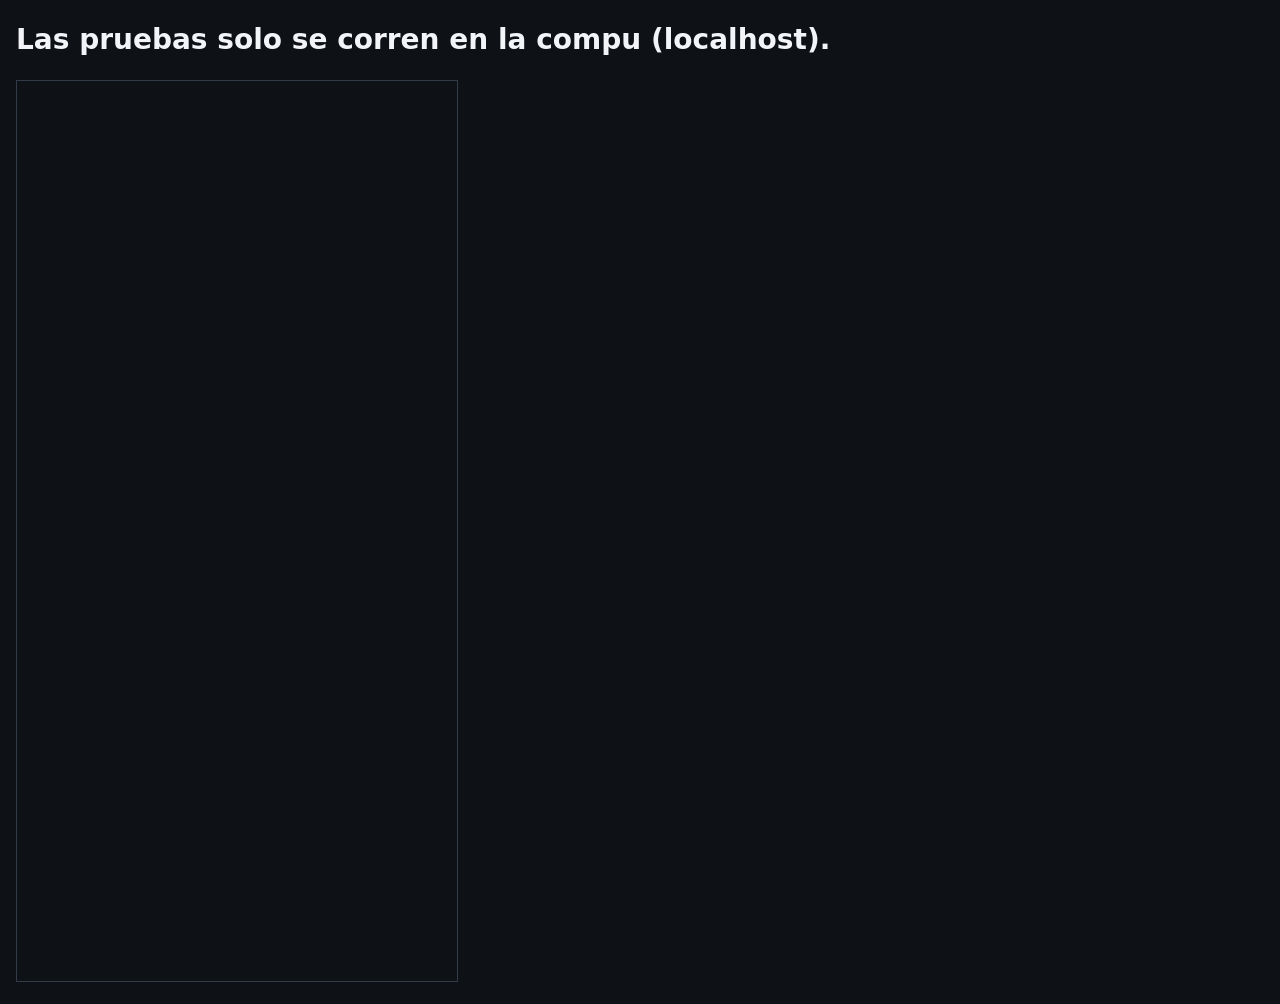
==== commit 38594e49: "Preparar publicación en GitHub Pages: .nojekyll, resguardo de pruebas e instrucciones Co-Authored-By" ====
--- a/tests/smoke.html
+++ b/tests/smoke.html
@@ -23,6 +23,13 @@
     import * as store from '../js/store.js';
     import * as db from '../js/db.js';
     import * as periods from '../js/periods.js';
+
+    // Resguardo: las pruebas cargan y borran datos, así que solo corren en la compu.
+    // En la app publicada (GitHub Pages) no hacen nada, para no tocar tus datos reales.
+    if (!['localhost', '127.0.0.1'].includes(location.hostname)) {
+      document.getElementById('summary').textContent = 'Las pruebas solo se corren en la compu (localhost).';
+      await new Promise(() => {}); // se queda acá para siempre
+    }
 
     // Manda el resultado al servidor local (tools/serve.ps1 lo guarda para tools/test.ps1).
     function report(summary) {
